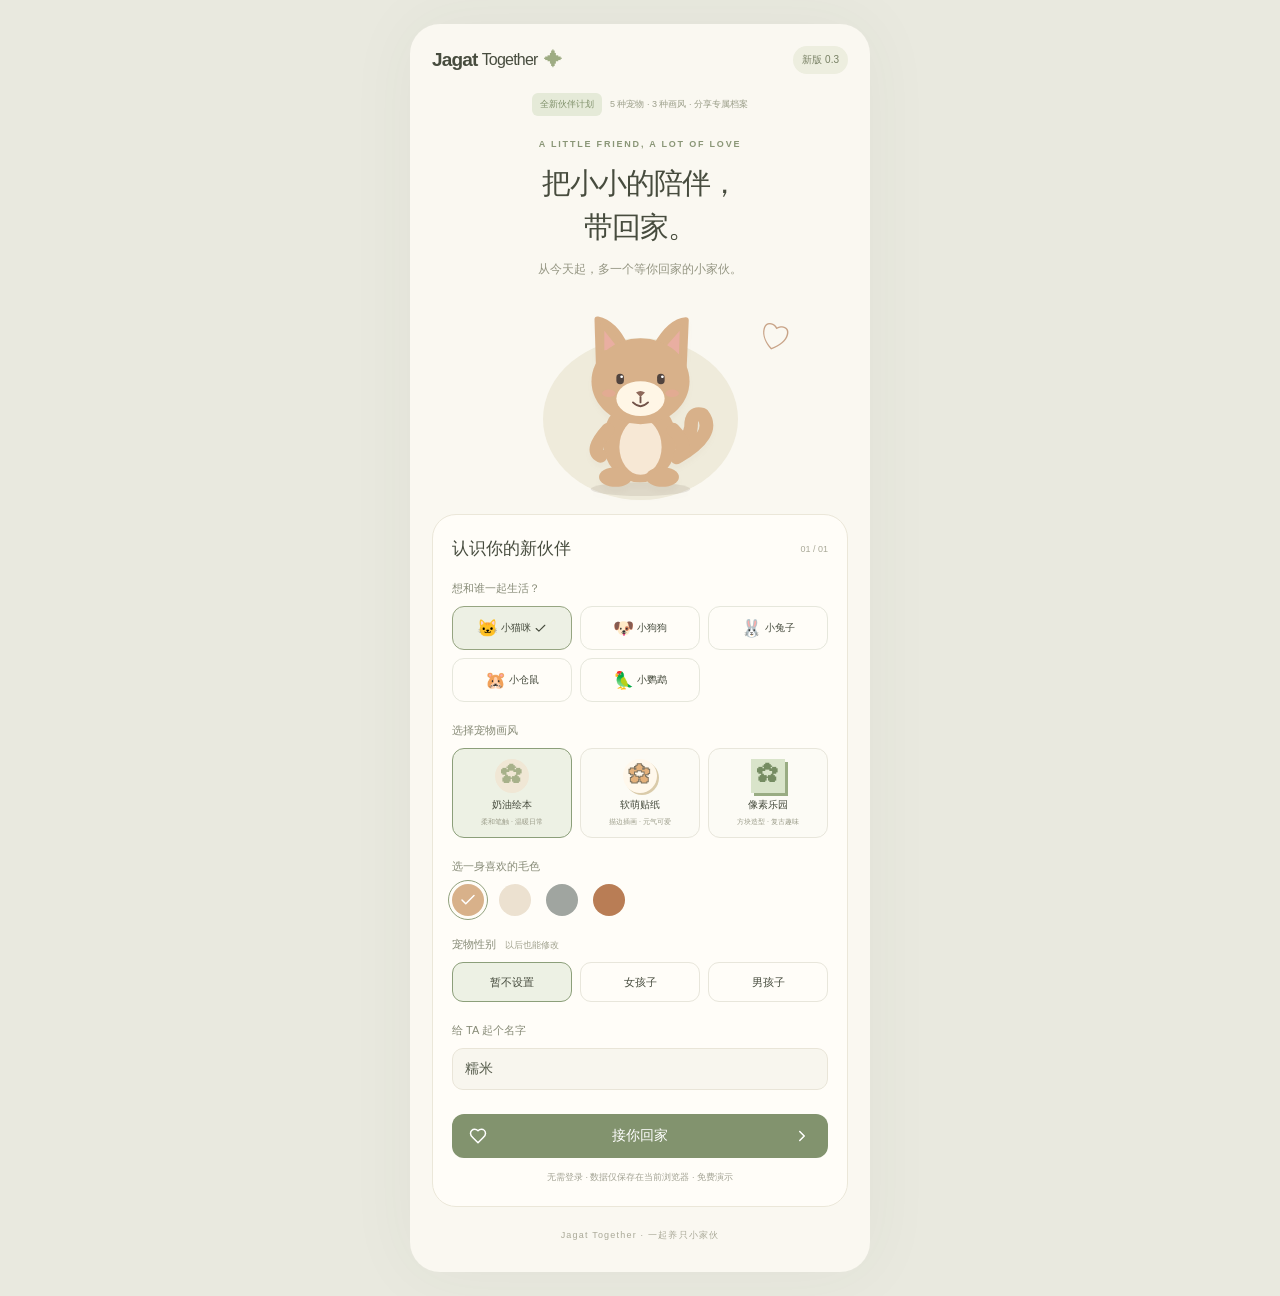
==== play-v3/index.html @ 1a471455 "Add explicit v0.3 entry and direct pet customization without clearing saves" ====
<!doctype html><html lang="zh-CN"><head><meta charset="UTF-8"/><meta name="viewport" content="width=device-width, initial-scale=1, viewport-fit=cover"/><meta name="theme-color" content="#f7f3e9"/><title>Jagat Together · 一起养只小家伙</title>  <script type="module" crossorigin src="./assets/index-B-VK57aZ.js"></script>
  <link rel="stylesheet" crossorigin href="./assets/index-CYIPvmJ4.css">
</head><body><div id="root"></div></body></html>
---- play-v3/assets/index-CYIPvmJ4.css ----
:root{font-family:Noto Sans SC,-apple-system,BlinkMacSystemFont,Segoe UI,sans-serif;color:#474c3e;background:#e9e9df;font-synthesis:none;font-weight:400;font-size:14px}*{box-sizing:border-box}body{margin:0}button,input{font:inherit}button{cursor:pointer;color:inherit;border:0;background:none;-webkit-tap-highlight-color:transparent;touch-action:manipulation}button:active{transform:scale(.97)}button:focus-visible,input:focus-visible{outline:3px solid #bc8550;outline-offset:3px}button:disabled{opacity:.5;cursor:default}h1,h2,h3,p{margin:0}button svg{flex-shrink:0}.shell{max-width:460px;margin:auto;min-height:100dvh;background:#faf8f1;padding:22px 22px 110px;position:relative;overflow:hidden;box-shadow:0 0 70px #3e493d0d}header{display:flex;justify-content:space-between;align-items:center;margin-bottom:28px}.brand{padding:0;font-size:19px;font-weight:700;letter-spacing:-.8px;display:flex;align-items:center;gap:4px}.brand b{font-size:16px;font-weight:400}.brand i{color:#9eac83;font-style:normal;margin-left:2px}.demo{font-size:10px;padding:7px 9px;background:#edeedf;border-radius:20px;color:#788064}.eyebrow{color:#8a9677;font-size:9px;letter-spacing:1.8px;font-weight:600}h1{font-size:25px;font-weight:600;letter-spacing:-1px;line-height:1.5;margin-top:6px}.heading{margin-bottom:20px}.resources{display:flex;align-items:center;gap:13px;border:1px solid #e7e6da;background:#fffdf8;border-radius:15px;padding:12px;margin-bottom:18px;font-size:11px}.resources>span{display:flex;align-items:center;gap:5px;white-space:nowrap}.resources>span svg{color:#99a57e}.resources>span:nth-child(2) svg{color:#c6a360}.resources b{font-size:14px}.resources small{font-size:9px;color:#9a9c8b}.resources button{margin-left:auto;display:flex;align-items:center;gap:3px;padding:0;color:#a37e44;font-size:10px}.room{height:335px;border-radius:110px 110px 23px 23px;background:var(--wall);position:relative;overflow:hidden;border:6px solid #fffdf8;box-shadow:0 3px 15px #5c57360b}.room-label{position:absolute;top:15px;left:50%;transform:translate(-50%);font-size:10px;white-space:nowrap;background:#fff8;padding:5px 11px;border-radius:20px;z-index:3}.live-dot{display:inline-block;width:5px;height:5px;background:#8a9c73;border-radius:100%;margin-right:4px}.window{position:absolute;width:84px;height:100px;background:#dae8e5;left:39px;top:61px;border:7px solid #fff8ea;border-radius:40px 40px 3px 3px;overflow:hidden;box-shadow:3px 4px #a78a5c15}.window:after{content:"";position:absolute;top:0;right:0;bottom:0;left:0;background:linear-gradient(90deg,transparent 46%,#fff8ea 46%,#fff8ea 54%,transparent 54%),linear-gradient(transparent 54%,#fff8ea 54%,#fff8ea 61%,transparent 61%)}.sun{width:24px;height:24px;background:#edcd8f;border-radius:50%;position:absolute;right:5px;top:14px}.hill{position:absolute;bottom:-20px;left:-14px;width:90px;height:54px;background:#b3c9b0;border-radius:50%}.wall-art{position:absolute;top:84px;right:44px;transform:rotate(5deg);background:#fff8e9;border:4px solid #c5ab86;padding:9px 10px;color:#9b8c70;font-size:10px;text-align:center}.wall-art b{font-family:Georgia,serif;font-size:21px;font-weight:400}.wall-art svg{display:block;margin:3px auto;color:#be9876}.floor{position:absolute;top:64%;inset-inline:0;bottom:0;background:repeating-linear-gradient(90deg,#dbc7a250 0,#dbc7a250 1px,transparent 1px,transparent 65px),#e5d4b8;border-top:3px solid #d6c4a8}.rug{position:absolute;bottom:20px;left:15%;width:71%;height:62px;border-radius:50%;background:var(--rug);border:4px double #fff6}.bed{position:absolute;right:13px;bottom:65px;width:85px;height:36px;background:var(--bed);border-radius:50%;border:9px solid #ffffff30;box-shadow:0 6px #6f5c381c}.furnishing{position:absolute;left:18px;bottom:82px;z-index:1}.plant{font-size:49px;line-height:1}.plant div{width:30px;height:33px;background:#b68567;position:relative;left:18px;top:-9px;border-radius:2px 2px 10px 10px}.bookshelf{font-size:21px;background:#bd9470;border:5px solid #a87f5c;line-height:1.5;box-shadow:0 6px #8c7142}.lamp{font-size:45px;color:#b7975e;text-align:center;line-height:.75}.room-pet{position:absolute;width:178px;bottom:44px;left:50%;transform:translate(-50%);padding:0;z-index:2}.room-pet:active{transform:translate(-50%) scale(.97)}.pet{display:block;width:100%;overflow:visible;filter:drop-shadow(0 5px 2px #74663d08);transform-origin:50% 85%;animation:breathe 4s ease-in-out infinite}.pet-happy{animation:bounce .6s ease-in-out infinite}.pet-eat{animation:nibble .65s ease-in-out infinite}.pet-sleep{transform:translateY(6px) scaleY(.9);animation:none}.room-caption{position:absolute;bottom:13px;text-align:center;width:100%;font-size:10px;color:#7d725b}.sleep{position:absolute;right:12px;top:170px;background:#fff8;border-radius:50%;width:30px;height:30px;padding:6px;color:#8c9676}.pet-info{padding:19px 3px 0;display:flex;flex-wrap:wrap;align-items:center;justify-content:space-between}.pet-info h2{font-size:21px;font-weight:600}.pet-info h2 span{font-size:9px;padding:3px 8px;border-radius:12px;background:#e9eddc;color:#7f8f64;vertical-align:middle;margin-left:7px}.pet-info p{font-size:10px;color:#97998a;margin-top:4px}.growth-label{font-size:12px;color:#879776}.growth-label small{font-size:10px;color:#a5a899}.progress{height:6px;width:100%;background:#eaeade;margin-top:14px;border-radius:8px;overflow:hidden}.progress i{display:block;height:100%;background:#a4b18b;border-radius:8px;min-width:3px;transition:width .5s}.pet-info .growth-caption{width:100%;font-size:9px;margin-top:6px;display:flex;justify-content:space-between}.care-actions{display:grid;grid-template-columns:repeat(3,1fr);gap:9px;margin-top:22px}.care-actions button{background:#fffdf8;border:1px solid #ede9dd;border-radius:18px;padding:13px 3px;display:flex;align-items:center;flex-direction:column;gap:6px}.action-icon{width:43px;height:43px;border-radius:16px;display:grid;place-items:center}.orange{background:#f6e7d1;color:#b58c57}.pink{background:#f7e3dd;color:#c58f81}.green{background:#e7eddd;color:#899d74}.care-actions b{font-size:12px;font-weight:500}.care-actions small{font-size:9px;color:#9c9d90}.feature-card{display:flex;align-items:center;gap:12px;background:#eceddf;border:1px solid #e3e5d4;border-radius:17px;padding:15px;width:100%;margin-top:20px;text-align:left}.feature-card>span{font-size:36px;color:#a1ab7f}.feature-card b{font-size:12px;font-weight:500}.feature-card p{font-size:10px;color:#8c947b;margin-top:5px}.feature-card svg{margin-left:auto;color:#8e9979}.daily-note{display:flex;gap:10px;align-items:center;padding:20px 4px 0;color:#939581;font-size:10px;line-height:1.9}.daily-note>span{font-size:27px}.daily-note small{font-size:8px}footer{text-align:center;font-size:9px;letter-spacing:1.2px;color:#aaa998;margin-top:22px}nav{position:fixed;bottom:0;left:50%;transform:translate(-50%);width:min(100%,460px);padding:12px 18px max(14px,env(safe-area-inset-bottom));background:#fffdf8f5;-webkit-backdrop-filter:blur(16px);backdrop-filter:blur(16px);border-top:1px solid #eae9dc;display:flex;justify-content:space-around;z-index:10}nav button{position:relative;display:flex;flex-direction:column;align-items:center;gap:5px;font-size:10px;color:#a3a594;min-width:65px;padding:3px}nav button.active{color:#768664}nav i{position:absolute;top:-15px;width:20px;height:3px;background:#8d9b78;border-radius:3px}.intro{text-align:center;margin-top:34px}.intro h1{font-size:32px;line-height:1.5;margin-top:12px}.intro p{font-size:12px;color:#949582;margin-top:12px}.adopt-preview{height:224px;position:relative;display:grid;place-items:center}.adopt-preview .pet{width:184px;z-index:1}.halo{position:absolute;width:195px;height:162px;border-radius:50%;background:#efebdb;bottom:14px}.tiny-heart{position:absolute;font-size:32px;right:58px;top:38px;color:#c8a387;transform:rotate(15deg)}.adopt-card{background:#fffdf8;border:1px solid #ebe7d9;border-radius:24px;padding:22px}.adopt-card h2{font-size:17px;display:flex;justify-content:space-between;align-items:center}.adopt-card h2 span{font-size:9px;color:#aaa998;font-weight:400}.adopt-card label{display:block;font-size:11px;color:#878b77;margin-top:21px;margin-bottom:10px}.species{display:flex;gap:10px}.species button{flex:1;border:1px solid #e6e7dc;padding:12px 6px;border-radius:12px;font-size:13px;display:flex;gap:5px;align-items:center;justify-content:center}.species .chosen{border-color:#96a581;background:#edf0e4}.colors{display:flex;gap:15px}.colors button{width:32px;height:32px;border-radius:50%;display:grid;place-items:center;color:#fff;outline-offset:3px}.colors button[aria-pressed=true]{outline:1px solid #91a17d}input{width:100%;background:#f8f6ee;border:1px solid #e9e5d8;border-radius:11px;padding:12px;color:#555b4b}.primary{display:flex;align-items:center;justify-content:center;gap:8px;background:#82936e;color:#fff;border-radius:12px;padding:13px 17px;font-size:12px}.adopt-button{width:100%;margin-top:24px;font-size:14px}.adopt-button svg:last-child{margin-left:auto}.adopt-button svg:first-child{margin-right:auto}.fine{font-size:9px;color:#a3a394;text-align:center;margin-top:13px}.adoption{padding-bottom:30px}.showcase{height:285px;background:#efeede;border:5px solid #fffdf8;border-radius:24px;position:relative;overflow:hidden;background-image:radial-gradient(#ffffff66 1px,transparent 1px);background-size:15px 15px}.showcase-label{position:absolute;top:14px;left:15px;font-size:10px;letter-spacing:1px;color:#97987e}.showcase-label span{margin-left:5px}.display-pet{position:absolute;width:185px;left:50%;transform:translate(-50%);bottom:27px;z-index:2}.preview-tag{position:absolute;bottom:10px;left:50%;transform:translate(-50%);border-radius:15px;background:#fff9;padding:5px 12px;font-size:9px;color:#8b8c77;white-space:nowrap;z-index:3}.preview-rug{position:absolute;width:240px;height:62px;bottom:36px;left:50%;transform:translate(-50%);border-radius:50%}.preview-decor{position:absolute;bottom:78px;left:19px;font-size:49px}.preview-bed{position:absolute;bottom:69px;right:13px;width:76px;height:34px;border-radius:50%;border:7px solid #fff4}.shop-title{display:flex;align-items:center;justify-content:space-between;margin:24px 0 16px}.shop-title h2{font-size:17px;font-weight:500}.shop-title>span{font-size:8px;color:#999b87}.tabs{display:flex;gap:8px;margin-bottom:17px}.tabs button{font-size:11px;padding:8px 20px;border-radius:20px;background:#eeeee3;color:#939782}.tabs button.active{background:#83936e;color:#fff}.items{display:grid;grid-template-columns:repeat(3,minmax(0,1fr));gap:10px}.item{padding:0;text-align:left;min-width:0;border-radius:14px}.item-visual{height:101px;border:2px solid transparent;border-radius:15px;display:grid;place-items:center;position:relative}.item.selected .item-visual{border-color:#83936e}.item-visual>span{font-size:37px}.item-visual em{position:absolute;bottom:5px;right:5px;font-size:8px;font-style:normal;background:#fff9;padding:3px 5px;border-radius:8px;color:#7d8b66;display:flex;align-items:center;gap:2px}.item>b{display:block;font-size:11px;font-weight:500;margin:9px 0 5px 3px}.item>small{font-size:9px;color:#a39878;margin-left:3px;display:flex;align-items:center;gap:3px}.selection{display:flex;align-items:center;justify-content:space-between;gap:10px;background:#f1f0e4;padding:14px;border-radius:16px;margin-top:22px}.selection b{display:block;font-size:12px}.selection small{display:block;font-size:9px;color:#929681;margin-top:5px}.selection .primary{padding:12px;font-size:11px}.shop-hint{font-size:10px;text-align:center;color:#989d85;margin-top:24px}.text-button{display:block;margin:16px auto 0;font-size:11px;text-decoration:underline;color:#8c937c;min-height:32px}.toast{position:fixed;bottom:100px;left:50%;transform:translate(-50%);background:#48543feb;color:#fff;padding:13px 19px;border-radius:14px;font-size:12px;z-index:30;max-width:calc(100% - 36px);width:max-content;box-shadow:0 8px 30px #26352322;animation:appear .2s ease-out}.overlay{position:fixed;top:0;right:0;bottom:0;left:0;background:#343d3659;-webkit-backdrop-filter:blur(4px);backdrop-filter:blur(4px);z-index:40;display:flex;align-items:center;justify-content:center;padding:22px}.modal{position:relative;width:100%;max-width:380px;background:#faf8f1;padding:28px;border-radius:25px;max-height:85dvh;overflow:auto}.close{position:absolute;top:12px;right:12px;padding:7px}.modal h2{font-size:23px;margin:10px 0 18px}.modal p{font-size:12px;color:#858975;line-height:1.9;margin:10px 0}.modal h3{font-size:13px;margin-top:20px}.modal ul{padding-left:16px;font-size:11px;color:#8a8d7a;line-height:2}.modal .primary{width:100%;margin-top:20px}.save-warning{font-size:12px;background:#f6dfce;padding:12px;border-radius:10px;margin-top:15px}@keyframes breathe{50%{transform:scale(1.018,1.012)}}@keyframes bounce{50%{transform:translateY(-8px) rotate(2deg)}}@keyframes nibble{50%{transform:rotate(-3deg) translateY(4px)}}@keyframes appear{0%{opacity:0;bottom:90px}}@media(min-width:600px){.shell{margin:24px auto;border-radius:30px;min-height:calc(100dvh - 48px)}nav{border-radius:22px 22px 0 0}}@media(max-width:350px){.shell{padding-inline:15px}h1{font-size:22px}.resources{gap:8px;padding:10px 8px}.resources>span{gap:3px;font-size:10px}.resources small{display:none}.room{height:308px}.shop-title>span{font-size:7px}.tabs button{padding:8px 16px}.selection{padding:10px}.selection small{font-size:8px}.item-visual{height:87px}}@media(prefers-reduced-motion:reduce){*,*:before,*:after{animation:none!important;transition:none!important;scroll-behavior:auto!important}}fieldset{border:0;padding:0;margin:21px 0 0;min-width:0}legend{font-size:11px;color:#878b77;margin-bottom:10px;padding:0}legend>span{font-size:9px;color:#a2a38f;margin-left:6px}.species-grid{display:grid;grid-template-columns:repeat(3,minmax(0,1fr));gap:8px}.species-grid button{font-size:10px;min-height:44px;padding:10px 3px;gap:3px}.species-grid button>span{font-size:17px}.style-options{display:grid;grid-template-columns:repeat(3,minmax(0,1fr));gap:8px}.style-options button{border:1px solid #e8e6db;border-radius:12px;padding:10px 3px;min-width:0;display:flex;flex-direction:column;align-items:center;gap:5px;background:#fcfbf5}.style-options button.chosen,.gender-options button.chosen{border-color:#8c9f7a;background:#edf1e4}.style-options b{font-size:10px;font-weight:500}.style-options small{font-size:7px;color:#9a9b88;white-space:nowrap}.style-swatch{font-size:22px;color:#a7b18a;width:34px;height:34px;background:#f0e7d5;border-radius:50%;display:grid;place-items:center}.style-swatch.sticker{color:#e4b17b;background:#fff8ec;-webkit-text-stroke:1px #7d725f;filter:drop-shadow(2px 2px #dacbaa)}.style-swatch.pixel{font-family:monospace;background:#d9e4ca;border-radius:0;box-shadow:3px 3px #99ac83;color:#758c62}.gender-options{display:flex;gap:8px}.gender-options button{flex:1;min-height:40px;font-size:11px;border:1px solid #e8e6db;border-radius:11px}.profile-edit{font-size:10px;color:#80916d;background:#edf0e3;padding:9px 10px;border-radius:12px;display:flex;align-items:center;gap:3px;min-height:38px}.pet-info .profile-summary{width:100%;color:#87917a;font-size:9px;margin-top:8px}.profile-modal{max-width:410px;padding:24px}.profile-modal h2{margin-bottom:7px}.profile-modal>p{font-size:10px;line-height:1.8;margin:0}.profile-preview{display:grid;place-items:center;background:#eeeddf;border-radius:17px;height:120px;margin-top:14px}.profile-preview .pet{height:112px;width:auto;animation:none}.profile-modal fieldset{margin-top:17px}.profile-modal label{display:block;font-size:11px;color:#878b77;margin:18px 0 9px}.profile-buttons{display:flex;gap:10px;align-items:center;margin-top:20px;position:sticky;bottom:-24px;padding:10px 0;background:#faf8f1}.profile-buttons>.primary{margin:0;width:auto;flex:2}.profile-buttons>button:first-child{flex:1;min-height:44px;font-size:12px}.profile-modal .close{z-index:2}.adopt-preview{height:236px}.adopt-preview .pet{width:181px}.adoption .adopt-card{padding:22px 19px}.adoption .intro{margin-top:18px}.adoption .intro h1{font-size:29px}.room{height:393px}.room .window{top:104px}.room .wall-art{top:129px}.pet-speech{position:absolute;top:47px;left:28px;right:28px;z-index:4;text-align:center;color:#7c8569;font-size:10px;background:#fff9edee;border:1px solid #fffdf6;border-radius:13px;padding:9px 7px;line-height:1.6}.pet-speech:after{content:"";position:absolute;bottom:-6px;left:49%;border-left:6px solid transparent;border-right:6px solid transparent;border-top:7px solid #fff9ed}.pet-companion{position:absolute;left:50%;transform:translate(-50%);width:178px;bottom:43px;z-index:3}.room .room-pet{position:relative;left:auto;bottom:auto;transform:none;width:100%;padding:0;display:block}.room .room-pet:active{transform:scale(.98)}.head-growth{position:absolute;top:-22px;left:50%;transform:translate(-50%);white-space:nowrap;display:flex;align-items:center;gap:4px;background:#fffdf3f5;border:1px solid #d9e1c8;border-radius:20px;padding:5px 10px;color:#87986f;font-size:9px;z-index:4;box-shadow:0 3px 8px #506b3910}.head-growth b{font-size:12px}.head-growth span{font-size:8px;color:#8f967e}.room .sleep{top:193px}.room-caption{font-size:9px}.style-sticker .room{border-color:#fff;background-image:radial-gradient(#fff9 1.2px,transparent 1.2px);background-size:17px 17px;box-shadow:0 5px #ddd5c1}.art-sticker{filter:drop-shadow(2px 0 white) drop-shadow(-2px 0 white) drop-shadow(0 2px white) drop-shadow(0 -2px white) drop-shadow(0 5px #bfb29d55)}.style-pixel .room{border-radius:24px;border-width:5px;box-shadow:5px 5px #c9cdbb}.style-pixel .window{border-radius:0}.style-pixel .wall-art{transform:none}.style-pixel .head-growth,.style-pixel .pet-speech{border-radius:4px;box-shadow:2px 2px #a7b18a33}.style-pixel .adopt-preview .halo{border-radius:18px;box-shadow:5px 5px #d7ddc8}.style-sticker .adopt-preview .halo{border:3px dashed #fff;box-shadow:0 0 0 3px #dfd8bc}.art-pixel{shape-rendering:crispEdges}.pet-touch{animation:none}.pet-touch .pet-body{animation:snuggle 1s ease-in-out infinite;transform-origin:120px 230px}.petting-hand{animation:petting .8s ease-in-out infinite;transform-origin:123px 44px}.floating-hearts{animation:hearts 1.6s ease-out infinite}.pet-play{animation:none}.pet-play .pet-body{animation:play-hop .8s ease-in-out infinite;transform-origin:120px 260px}.pet-play .pet-paws{animation:paws .8s ease-in-out infinite;transform-origin:120px 180px}.play-ball{animation:ball 1.2s ease-in-out infinite;transform-origin:188px 252px}.play-sparkles{animation:twinkle .7s ease-in-out infinite}.pet-eat{animation:none}.pet-eat .pet-body{animation:meal .65s ease-in-out infinite;transform-origin:120px 260px}.food-bites{animation:bites .8s ease-out infinite}.chewing-mouth{animation:chew .4s ease-in-out infinite;transform-origin:120px 155px}.pet-sleep .pet-body{transform:translateY(10px) scaleY(.94);transform-origin:120px 260px}.pet-sleep{transform:none}.wardrobe .shop-title{margin:6px 0 16px}.wardrobe-layout{display:grid;grid-template-columns:minmax(0,1fr) minmax(135px,.9fr);gap:11px;align-items:stretch}.wardrobe-mirror{position:relative;background:#eeeede;border:4px solid #fffdf6;border-radius:70px 70px 19px 19px;min-width:0;min-height:410px;overflow:hidden;box-shadow:0 3px 12px #6f76580b}.mirror-caption{position:absolute;top:38px;font-size:7px;letter-spacing:.7px;text-align:center;width:100%;color:#969a7e;z-index:2}.mirror-arch{position:absolute;top:66px;right:12px;bottom:75px;left:12px;border:1px solid #d5d9bf;background:linear-gradient(#faf9f0,#e0e5d0);border-radius:100px 100px 8px 8px;box-shadow:inset 0 0 0 5px #fff5}.mirror-pet{position:absolute;bottom:97px;left:0;width:100%;z-index:2;padding:0 3px}.mirror-plinth{position:absolute;left:8%;right:8%;bottom:89px;height:24px;border-radius:50%;background:#d4d8bd;border:5px double #f7f8eb}.mirror-name{position:absolute;bottom:57px;width:100%;text-align:center;font-size:14px;letter-spacing:2px;color:#7a8669;overflow:hidden;text-overflow:ellipsis;white-space:nowrap;padding:0 10px}.fitting-status{position:absolute;bottom:22px;width:100%;text-align:center;font-size:8px;color:#8e967b}.fitting-status.unsaved{color:#b18b62}.wardrobe-products{min-width:0}.wardrobe-products .tabs{gap:5px;margin:0 0 10px;display:grid;grid-template-columns:1fr 1fr}.wardrobe-products .tabs button{min-height:40px;padding:8px 0;font-size:11px}.wardrobe-list{display:flex;flex-direction:column;gap:8px}.wardrobe-product{position:relative;display:flex;align-items:center;gap:5px;text-align:left;padding:10px 6px;border:1px solid #e8e7d9;border-radius:13px;background:#fffdf7;width:100%;min-height:91px}.wardrobe-product.selected{border-color:#899d72;background:#eef1e3;box-shadow:inset 0 0 0 1px #899d72}.garment-art{width:39px;flex:0 0 39px}.garment-art svg{display:block;width:100%;overflow:visible}.wardrobe-product b{display:block;font-size:10px;font-weight:500}.wardrobe-product small{display:flex;gap:2px;align-items:center;font-size:8px;color:#a19878;margin-top:5px;white-space:nowrap}.product-check{position:absolute;top:5px;right:5px;color:#82976d}.wardrobe-none{font-size:10px;min-height:44px;border:1px dashed #d8dccb;border-radius:12px;background:#f5f5ec;display:flex;align-items:center;justify-content:center;gap:5px;color:#8b9678}.wardrobe-none.selected{background:#e9eddb;border-color:#8d9d78}.wardrobe-confirm{display:flex;gap:8px;align-items:center;justify-content:space-between;margin-top:20px;padding:15px 12px;background:#edf0e1;border:1px solid #e3e7d4;border-radius:17px}.wardrobe-confirm b{display:block;font-size:12px;font-weight:500}.wardrobe-confirm p{font-size:8px;line-height:1.8;margin-top:5px;color:#90977c}.wardrobe-confirm .primary{padding:13px 11px;font-size:11px;white-space:nowrap;min-height:44px}.wardrobe-note{margin:13px 0;display:flex;align-items:center;gap:5px;justify-content:space-between}.wardrobe-note p{font-size:8px;color:#a0a38f;line-height:1.8}.wardrobe-note button{font-size:9px;display:flex;align-items:center;gap:4px;min-height:36px;padding:4px;color:#8e997a;white-space:nowrap}.style-sticker .wardrobe-mirror{border-color:#fff;box-shadow:0 4px #dcd8c3}.style-pixel .wardrobe-mirror,.style-pixel .mirror-arch{border-radius:12px}.style-pixel .wardrobe-mirror{box-shadow:4px 4px #cdd3bc}@keyframes snuggle{50%{transform:rotate(-5deg) translateY(3px)}}@keyframes petting{50%{transform:translate(-8px,9px) rotate(-8deg)}}@keyframes hearts{0%{opacity:0;transform:translateY(8px)}40%{opacity:1}to{opacity:0;transform:translateY(-14px)}}@keyframes play-hop{25%{transform:translate(-5px,-10px) rotate(-4deg)}75%{transform:translate(4px,-4px) rotate(4deg)}}@keyframes paws{50%{transform:rotate(-8deg)}}@keyframes ball{25%{transform:translate(-35px,-33px) rotate(-80deg)}75%{transform:translate(4px,-8px) rotate(45deg)}}@keyframes twinkle{50%{opacity:.35}}@keyframes meal{50%{transform:translateY(6px) rotate(-3deg)}}@keyframes bites{0%{opacity:1;transform:translateY(0)}to{opacity:0;transform:translateY(-47px)}}@keyframes chew{50%{transform:scaleY(.45)}}@media(max-width:350px){.room{height:371px}.pet-companion{width:169px;bottom:40px}.pet-speech{left:15px;right:15px;font-size:9px}.wardrobe-layout{gap:8px;grid-template-columns:minmax(0,1fr) 135px}.wardrobe-mirror{border-radius:56px 56px 16px 16px}.mirror-caption{font-size:6px}.mirror-arch{inset-inline:8px}.wardrobe-confirm{padding:12px 9px}.wardrobe-confirm b{font-size:11px}.wardrobe-confirm p{font-size:7px}.wardrobe-confirm .primary{font-size:10px;padding:12px 8px;gap:3px}.style-options small{font-size:6px}.species-grid button{font-size:9px}.adoption .adopt-card{padding:20px 14px}.profile-modal{padding:20px}.profile-buttons{bottom:-20px}}@media(prefers-reduced-motion:reduce){*,*:before,*:after{animation:none!important;transition:none!important}.pet-body,.petting-hand,.play-ball,.food-bites{transform:none!important}}.share-entry{display:flex;align-items:center;text-align:left;gap:10px;width:100%;background:#f2eee1;border:1px dashed #dad7be;border-radius:15px;padding:12px;margin-top:18px}.share-entry-icon{color:#a38d64;width:32px;height:32px;display:grid;place-items:center;background:#e8e2cd;border-radius:11px}.share-entry b{font-size:11px;font-weight:500}.share-entry p{font-size:8px;color:#a19c85;margin-top:4px}.share-entry>svg{margin-left:auto;color:#a39d83}.share-look{display:flex;align-items:center;justify-content:center;gap:7px;width:100%;border:1px dashed #c8d1b5;background:#f0f2e7;border-radius:12px;padding:12px;font-size:11px;color:#83966e;margin-top:15px;min-height:44px}.share-modal{padding:25px;max-width:380px}.share-modal h2{margin:9px 0 5px;font-size:23px}.share-modal>p{margin:5px 0 12px;font-size:10px}.share-source{position:absolute;width:240px;height:290px;visibility:hidden;pointer-events:none;overflow:hidden}.share-image{min-height:160px;max-width:235px;margin:15px auto;background:#f0eedf;border-radius:14px;overflow:hidden;box-shadow:0 5px 19px #68684814}.share-image img{display:block;width:100%;height:auto}.share-image>p{text-align:center;padding:45px 15px;font-size:11px;color:#8b937b}.share-actions{display:grid;grid-template-columns:repeat(3,minmax(0,1fr));gap:7px}.share-actions>button{display:flex;align-items:center;flex-direction:column;justify-content:center;gap:6px;border:1px solid #dedfce;border-radius:11px;min-height:58px;padding:8px 2px;font-size:10px;color:#859471;background:#f4f4e9}.share-actions>.primary{width:auto;margin:0;background:#83966f;color:#fff;border-color:#83966f}.share-link-label{font-size:9px;color:#969d86;display:block;margin:15px 0 6px}.share-modal input{font-size:10px;padding:10px}.share-modal .share-boundary{font-size:8px;color:#a4a38e;line-height:1.9;margin:12px 0 0}.share-overlay{z-index:42}.toast{z-index:60}.share-modal .close{z-index:2}.adoption-release{display:flex;justify-content:center;align-items:center;gap:8px;margin:-9px 0 18px;font-size:9px}.adoption-release>span{background:#e5ead8;color:#80916b;padding:5px 8px;border-radius:6px}.adoption-release p{color:#9b9e89;font-size:9px}.release-note{display:flex;align-items:center;flex-wrap:wrap;gap:9px;border:1px solid #ccd7b6;background:#eaf0dd;border-radius:15px;padding:12px;margin:-9px 0 21px}.release-badge{text-align:center;background:#81966b;border-radius:9px;color:#fff;padding:5px 8px;font-size:8px;line-height:1.5}.release-badge b{font-size:14px;letter-spacing:1px}.release-note>div{flex:1;min-width:0}.release-note>div>b{font-size:11px;font-weight:500}.release-note p{font-size:8px;color:#8c987b;margin-top:5px;line-height:1.8}.release-note>button{display:flex;align-items:center;justify-content:center;gap:4px;background:#fffaf1;border:1px solid #dce3ce;border-radius:9px;width:100%;min-height:38px;padding:8px 10px;color:#7b8e66;font-size:11px}
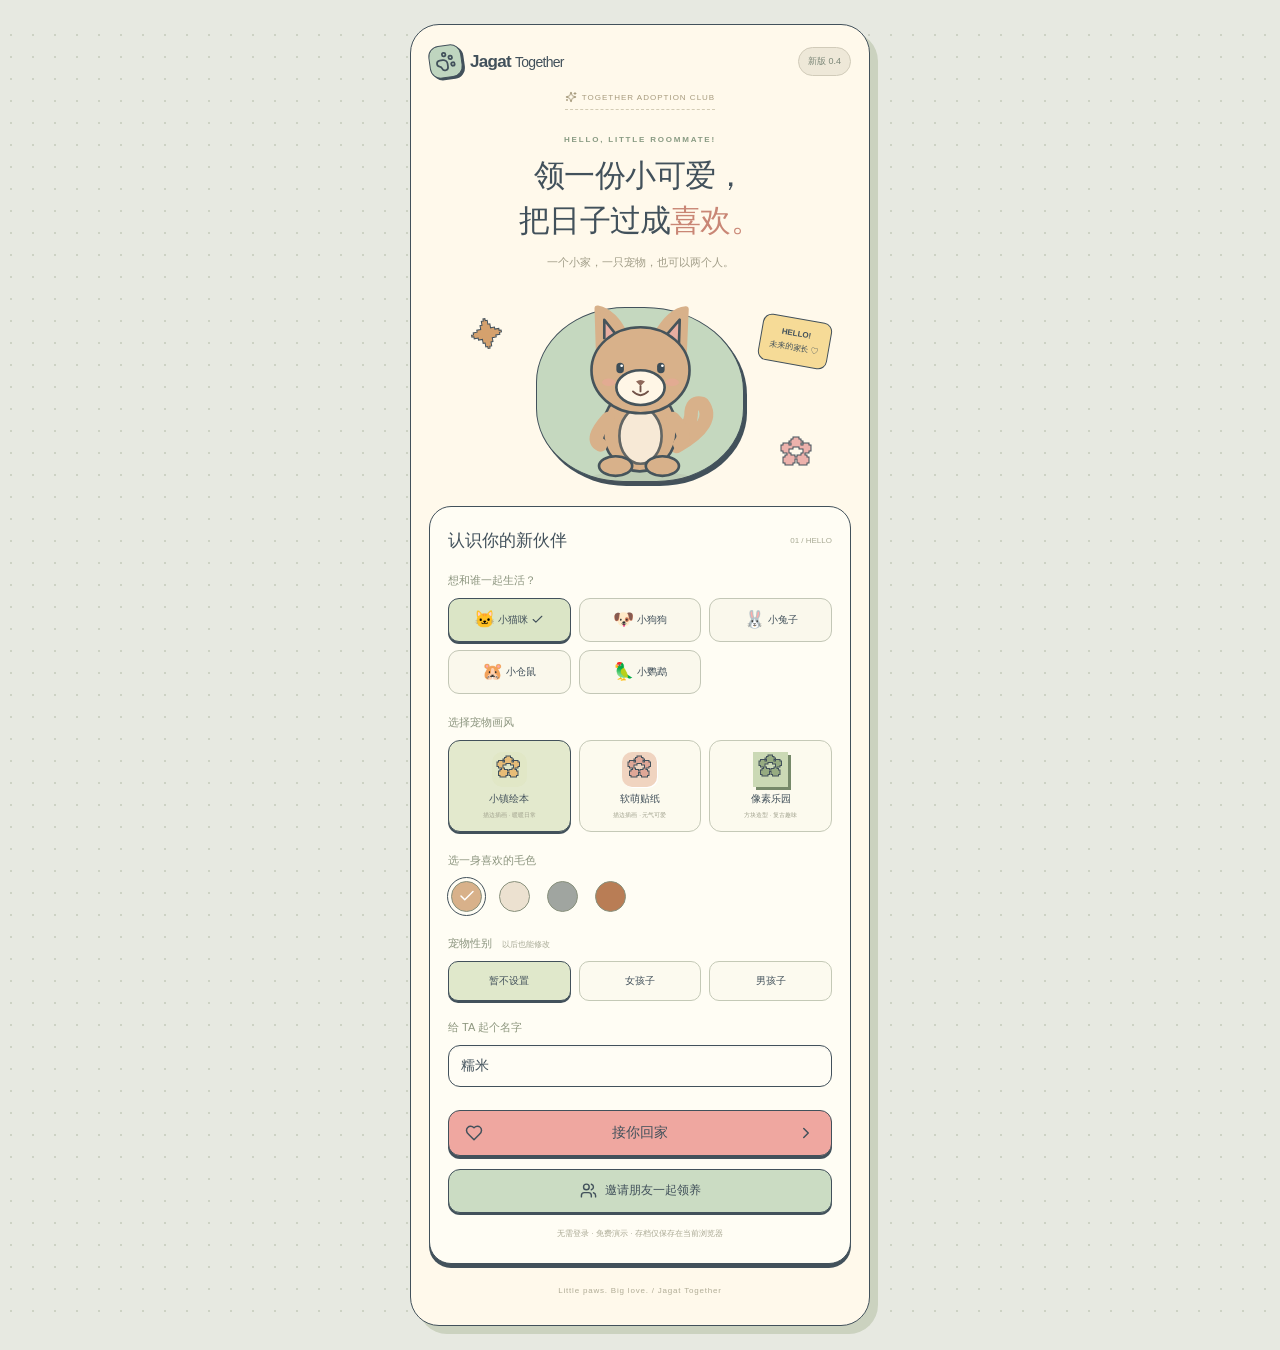
==== commit d91ddc93: "Add personalized adoption invitations with QR cards and original town-inspired art" ====
--- a/play-v3/index.html
+++ b/play-v3/index.html
@@ -1,3 +1,3 @@
-<!doctype html><html lang="zh-CN"><head><meta charset="UTF-8"/><meta name="viewport" content="width=device-width, initial-scale=1, viewport-fit=cover"/><meta name="theme-color" content="#f7f3e9"/><title>Jagat Together · 一起养只小家伙</title>  <script type="module" crossorigin src="./assets/index-B-VK57aZ.js"></script>
-  <link rel="stylesheet" crossorigin href="./assets/index-CYIPvmJ4.css">
+<!doctype html><html lang="zh-CN"><head><meta charset="UTF-8"/><meta name="viewport" content="width=device-width, initial-scale=1, viewport-fit=cover"/><meta name="theme-color" content="#f7f3e9"/><title>Jagat Together · 一起养只小家伙</title>  <script type="module" crossorigin src="./assets/index-BxYgaP-a.js"></script>
+  <link rel="stylesheet" crossorigin href="./assets/index-DD1QZK0q.css">
 </head><body><div id="root"></div></body></html>
--- a/play-v3/assets/index-DD1QZK0q.css
+++ b/play-v3/assets/index-DD1QZK0q.css
@@ -0,0 +1 @@
+:root{font-family:ui-rounded,Hiragino Maru Gothic ProN,-apple-system,BlinkMacSystemFont,Segoe UI,sans-serif;font-size:14px;color:#42515b;background:#e7e9e1;font-synthesis:none;--ink:#42515b;--paper:#fff9eb;--mint:#bfd5bf;--coral:#efa7a0;--yellow:#f3d78c;--muted:#8c958a}*{box-sizing:border-box}body{margin:0;background-image:radial-gradient(#cdd2c4 1px,transparent 1px);background-size:22px 22px}button,input,textarea{font:inherit}button,a,input,textarea{-webkit-tap-highlight-color:transparent}button{border:0;background:none;color:inherit;cursor:pointer;touch-action:manipulation}button:active{transform:translateY(2px);box-shadow:none!important}button:disabled{cursor:default;opacity:.45}button:focus-visible,a:focus-visible,input:focus-visible,textarea:focus-visible{outline:3px solid #a9bbc2;outline-offset:3px}button svg{flex-shrink:0}a{color:inherit}h1,h2,h3,p{margin:0}input,textarea{width:100%;min-width:0;border:1.7px solid var(--ink);border-radius:12px;padding:12px;background:#fffdf5;color:var(--ink);box-shadow:inset 0 2px #42515b08}textarea{resize:vertical}.shell{width:100%;max-width:460px;margin:auto;min-height:100dvh;background:var(--paper);padding:20px 18px 108px;position:relative;overflow:hidden}header{display:flex;justify-content:space-between;align-items:center;gap:7px;margin-bottom:22px}.brand{display:flex;align-items:center;gap:8px;font-size:17px;letter-spacing:-.7px;font-weight:800;padding:0;white-space:nowrap}.brand b{font-size:14px;font-weight:500}.brand i{font-style:normal;color:#d39377}.brand-paw{height:33px;width:33px;background:var(--mint);border:1.7px solid var(--ink);border-radius:11px;display:grid;place-items:center;transform:rotate(-8deg);box-shadow:2px 2px var(--ink)}.demo{font-size:9px;background:#eee8d8;border:1px solid #d1cbb9;padding:7px 9px;border-radius:18px;white-space:nowrap;color:#7d8879}.eyebrow{font-size:8px;letter-spacing:1.8px;font-weight:700;color:#899b83}h1{font-size:23px;font-weight:800;line-height:1.45;letter-spacing:-.8px}.heading{display:flex;justify-content:space-between;align-items:center;margin-bottom:15px}.heading h1{margin-top:5px}.heading-doodle{font-size:34px;color:#d5a268;line-height:1;transform:rotate(15deg);-webkit-text-stroke:1px var(--ink)}.invite-home-entry{display:flex;align-items:center;gap:10px;padding:11px 12px;width:100%;background:#f4c5b9;border:1.7px solid var(--ink);border-radius:17px;box-shadow:0 3px #42515b;margin-bottom:17px;text-align:left}.family-avatars{display:flex;padding-right:4px;flex-shrink:0}.family-avatars i{width:30px;height:30px;background:#fff4d7;border:1.5px solid var(--ink);border-radius:50%;font-size:11px;font-style:normal;display:grid;place-items:center;font-weight:600}.family-avatars i+i{margin-left:-8px;background:#cbdcc9;color:#687a70}.invite-home-entry b{font-size:12px;font-weight:700}.invite-home-entry p{font-size:8px;margin-top:4px;line-height:1.6;color:#937a6b}.invite-entry-arrow{width:25px;height:25px;border-radius:50%;display:grid;place-items:center;background:#fff4df;border:1px solid var(--ink);margin-left:auto;flex-shrink:0}.resources{display:flex;align-items:center;gap:12px;margin-bottom:14px;padding:9px 10px;border-radius:12px;background:#f2efdf;border:1px solid #d9d4c3;font-size:10px}.resources>span{display:flex;gap:4px;align-items:center;white-space:nowrap}.resources>span svg{color:#8fa47b}.resources>span:nth-child(2) svg{color:#bf9651}.resources b{font-size:13px;font-weight:700}.resources small{color:#9ba18d;font-size:8px}.resources button{font-size:9px;color:#a08659;display:flex;gap:4px;align-items:center;padding:0;margin-left:auto;min-height:24px}.room{height:334px;border-radius:21px;position:relative;overflow:hidden;background:#e8e3c8;border:2px solid var(--ink);box-shadow:0 4px var(--ink)}.room-illustration{position:absolute;top:0;right:0;bottom:0;left:0;width:100%;height:100%;display:block}.room-label{position:absolute;top:11px;left:12px;background:#fff9e9;border:1.3px solid var(--ink);font-size:9px;padding:5px 9px;border-radius:9px;z-index:2}.live-dot{display:inline-block;width:5px;height:5px;background:#91a982;border-radius:50%;margin-right:5px}.room-sticker{position:absolute;right:12px;top:10px;transform:rotate(8deg);font-size:6px;line-height:1.4;color:#9f7f60;background:#f6d792;border:1px solid var(--ink);border-radius:6px;padding:5px;text-align:center}.pet-speech{position:absolute;top:45px;left:52px;right:52px;padding:7px 6px;background:#fffdf0f5;border:1.2px solid var(--ink);border-radius:12px;font-size:9px;text-align:center;line-height:1.5;z-index:3;color:#738466}.pet-speech:after{content:"";position:absolute;bottom:-5px;left:49%;height:7px;width:7px;background:#fffdf0;border-right:1.2px solid var(--ink);border-bottom:1.2px solid var(--ink);transform:rotate(45deg)}.pet-companion{position:absolute;bottom:26px;left:50%;transform:translate(-50%);width:174px;z-index:4}.room-pet{display:block;width:100%;padding:0;position:relative}.room-pet:active{transform:scale(.98)}.head-growth{position:absolute;top:-21px;left:50%;transform:translate(-50%);display:flex;align-items:center;gap:4px;font-size:9px;color:#799269;background:#fff8dc;border:1.3px solid var(--ink);padding:4px 8px;border-radius:15px;white-space:nowrap;z-index:4}.head-growth b{font-size:12px}.head-growth span{font-size:8px;color:#a09b7c}.room-caption{position:absolute;bottom:7px;left:0;right:0;text-align:center;color:#aa8e68;font-size:8px;z-index:5}.sleep{position:absolute;right:12px;top:177px;width:31px;height:31px;border-radius:50%;display:grid;place-items:center;background:#fff8e8;border:1.3px solid var(--ink);padding:0;color:#8b9b7b;z-index:5}.pet{display:block;width:100%;overflow:visible;transform-origin:50% 85%;animation:breathe 4s ease-in-out infinite}.pet-shadow{opacity:.08}.art-sticker{filter:drop-shadow(2px 0 white) drop-shadow(-2px 0 white) drop-shadow(0 2px white) drop-shadow(0 -2px white)}.art-pixel{shape-rendering:crispEdges}.pet-touch{animation:none}.pet-touch .pet-body{animation:snuggle 1s ease-in-out infinite;transform-origin:120px 230px}.petting-hand{animation:petting .8s ease-in-out infinite;transform-origin:123px 44px}.floating-hearts{animation:hearts 1.6s ease-out infinite}.pet-play{animation:none}.pet-play .pet-body{animation:play-hop .8s ease-in-out infinite;transform-origin:120px 260px}.pet-play .pet-paws{animation:paws .8s ease-in-out infinite;transform-origin:120px 180px}.play-ball{animation:ball 1.2s ease-in-out infinite;transform-origin:188px 252px}.play-sparkles{animation:twinkle .7s ease-in-out infinite}.pet-eat{animation:none}.pet-eat .pet-body{animation:meal .65s ease-in-out infinite;transform-origin:120px 260px}.food-bites{animation:bites .8s ease-out infinite}.chewing-mouth{animation:chew .4s ease-in-out infinite;transform-origin:120px 155px}.pet-sleep{animation:none}.pet-sleep .pet-body{transform:translateY(10px) scaleY(.94);transform-origin:120px 260px}.pet-info{display:flex;flex-wrap:wrap;align-items:center;justify-content:space-between;padding:16px 2px 0}.pet-info h2{font-size:21px;font-weight:800}.pet-info h2 span{margin-left:8px;font-size:9px;border:1px solid #b7c6a9;background:#e8edcf;color:#82936a;padding:3px 8px;border-radius:15px;vertical-align:middle;font-weight:500}.pet-info .pet-mini-description{font-size:8px;color:#959f90;margin-top:5px}.profile-edit{font-size:9px;display:flex;align-items:center;gap:3px;padding:8px 9px;border:1px solid #d3d8c5;background:#eef0df;border-radius:11px;min-height:36px;color:#879673}.progress{width:100%;height:5px;border:1px solid #bdc4b2;background:#eee9d6;border-radius:6px;margin-top:11px;overflow:hidden}.progress i{display:block;height:100%;min-width:3px;border-radius:6px;background:#a7bc91;transition:width .5s}.growth-caption{width:100%;font-size:8px;color:#9ca18b;margin-top:5px;display:flex;justify-content:space-between}.care-actions{display:grid;grid-template-columns:repeat(3,minmax(0,1fr));gap:10px;margin-top:16px}.care-actions button{border:1.7px solid var(--ink);border-radius:17px;background:#fffdf4;box-shadow:0 3px var(--ink);display:flex;align-items:center;flex-direction:column;gap:6px;padding:10px 3px}.action-icon{height:37px;width:42px;display:grid;place-items:center;border-radius:13px;transform:rotate(-5deg);border:1.3px solid var(--ink)}.action-icon svg{height:20px;stroke-width:1.7px}.orange{background:#f6d98f;color:#99733e}.pink{background:#edb5ae;color:#9b6961}.green{background:#c5d9b7;color:#7b9369}.care-actions b{font-size:12px;font-weight:700}.care-actions small{font-size:8px;color:#9a9e8f}.share-entry{display:flex;align-items:center;gap:10px;text-align:left;width:100%;padding:13px 12px;border:1.5px dashed #b8beaa;border-radius:15px;background:#f2efde;margin-top:19px}.share-entry-icon{display:grid;place-items:center;flex-shrink:0;height:34px;width:34px;border:1.2px solid var(--ink);border-radius:11px;color:#8fa17a;background:#cfdbbf;transform:rotate(-6deg)}.share-entry b{font-size:11px}.share-entry p{font-size:8px;color:#a29e88;margin-top:4px}.share-entry>svg{margin-left:auto;color:#a3a68e}.home-small-links{display:flex;justify-content:space-between;gap:6px;margin-top:15px}.home-small-links button{font-size:9px;min-height:36px;display:flex;align-items:center;gap:5px;color:#8e9b7f;text-decoration:underline;text-underline-offset:4px}.daily-note{display:flex;align-items:center;justify-content:center;gap:9px;color:#a0a18a;font-size:9px;line-height:1.8;margin-top:16px}.daily-note small{font-size:7px}.daily-note>svg{color:#bba58e;flex-shrink:0}footer{text-align:center;font-size:8px;letter-spacing:.8px;color:#b0ac96;margin-top:22px}nav{position:fixed;bottom:0;left:50%;transform:translate(-50%);width:min(100%,460px);display:flex;justify-content:space-around;background:#fffaf0f7;border-top:1.7px solid var(--ink);padding:10px 15px max(12px,env(safe-area-inset-bottom));-webkit-backdrop-filter:blur(14px);backdrop-filter:blur(14px);z-index:10}nav button{min-width:74px;display:flex;flex-direction:column;align-items:center;gap:4px;font-size:9px;color:#a8ac9d;position:relative;padding:2px}nav button svg{height:21px;stroke-width:1.7px}nav button.active{color:#566f5c}nav button.active:before{content:"";position:absolute;top:-4px;width:48px;height:31px;z-index:-1;border-radius:12px;background:#dce5c9}nav i{display:none}.primary{display:flex;align-items:center;justify-content:center;gap:7px;background:var(--coral);color:var(--ink);border:1.7px solid var(--ink);border-radius:12px;padding:13px 16px;min-height:44px;box-shadow:0 3px var(--ink);font-size:12px;font-weight:700}.text-button{display:block;min-height:36px;text-decoration:underline;text-underline-offset:4px;margin:12px auto 0;font-size:10px;color:#9a9e88}.adoption{padding-bottom:30px}.adoption-release{text-align:center;margin-top:-4px}.adoption-release span{display:inline-flex;align-items:center;gap:5px;font-size:8px;color:#a79b7e;letter-spacing:1px;border-bottom:1px dashed #d3ccb5;padding-bottom:6px}.intro{text-align:center;margin-top:19px}.intro h1{font-size:31px;line-height:1.45;margin-top:9px}.intro h1>span{color:#c98675}.intro p{font-size:11px;color:#a19d88;margin-top:11px}.adopt-preview{height:230px;position:relative;display:grid;place-items:center}.adopt-preview .pet{position:relative;width:181px;z-index:2}.halo{position:absolute;bottom:18px;width:208px;height:175px;background:#c5d8bf;border:1.7px solid var(--ink);border-radius:43% 48% 42% 42%;box-shadow:3px 4px #42515b}.hello-sticker{position:absolute;right:21px;top:48px;transform:rotate(10deg);z-index:3;background:#f6db97;border:1.5px solid var(--ink);border-radius:9px;text-align:center;padding:8px 9px;font-size:8px;font-weight:700;line-height:1.8}.adopt-spark{position:absolute;left:43px;top:47px;color:#d5a16d;font-size:32px;-webkit-text-stroke:1px var(--ink);transform:rotate(-10deg)}.adopt-flower{position:absolute;right:38px;bottom:27px;color:#edb2ac;font-size:32px;-webkit-text-stroke:1px var(--ink);z-index:3}.adopt-card{padding:22px 18px;border:1.7px solid var(--ink);border-radius:22px;background:#fffdf4;box-shadow:0 4px var(--ink);margin-top:6px}.adopt-card h2{font-size:17px;display:flex;align-items:center;justify-content:space-between}.adopt-card h2 span{font-size:8px;color:#a9ab95;font-weight:500}.adopt-card label,.profile-modal label{font-size:11px;display:block;color:#8e977f;margin:19px 0 10px}fieldset{padding:0;border:0;margin:21px 0 0;min-width:0}legend{font-size:11px;color:#8c957f;padding:0;margin-bottom:10px}legend>span{font-size:8px;margin-left:7px;color:#a8aa96}.species-grid{display:grid;grid-template-columns:repeat(3,minmax(0,1fr));gap:8px}.species-grid button{min-height:44px;display:flex;align-items:center;justify-content:center;gap:3px;font-size:10px;border:1.3px solid #c3c7b6;background:#faf8ec;border-radius:11px;padding:8px 2px}.species-grid button>span{font-size:17px}.species-grid button.chosen{border-color:var(--ink);background:#dbe5c6;box-shadow:0 2px var(--ink)}.style-options{display:grid;grid-template-columns:repeat(3,minmax(0,1fr));gap:8px}.style-options button{display:flex;align-items:center;flex-direction:column;gap:5px;padding:11px 3px;border:1.3px solid #c5c9b7;border-radius:12px;background:#fcfaee;min-width:0}.style-options .chosen{border-color:var(--ink);background:#e3e9cd;box-shadow:0 2px var(--ink)}.style-options b{font-size:10px}.style-options small{font-size:6px;color:#a0a18d;white-space:nowrap}.style-swatch{font-size:24px;-webkit-text-stroke:1px var(--ink);color:#e7bc77;background:#e1e7c6;width:35px;height:35px;display:grid;place-items:center;border-radius:10px}.style-swatch.sticker{background:#f0d4c0;color:#dfa797;filter:drop-shadow(1px 1px white)}.style-swatch.pixel{border-radius:0;font-family:monospace;background:#cbd9b5;color:#96ab81;box-shadow:3px 3px #76896a}.colors{display:flex;gap:17px;padding:3px}.colors button{width:31px;height:31px;display:grid;place-items:center;border:1.2px solid #89917d;border-radius:50%;color:#fff}.colors button[aria-pressed=true]{outline:1px solid var(--ink);outline-offset:3px}.gender-options{display:flex;gap:8px}.gender-options button{flex:1;border:1.2px solid #c4c9b6;border-radius:10px;background:#fcfaef;min-height:40px;font-size:10px}.gender-options .chosen{border-color:var(--ink);background:#e0e8cb;box-shadow:0 2px var(--ink)}.adopt-button{width:100%;margin-top:23px;font-size:14px}.adopt-button svg:first-child{margin-right:auto}.adopt-button svg:last-child{margin-left:auto}.adopt-with-friend{display:flex;align-items:center;justify-content:center;gap:8px;width:100%;border:1.5px solid var(--ink);border-radius:12px;min-height:44px;margin-top:13px;background:#cbdcc3;font-size:12px;font-weight:500;box-shadow:0 2px var(--ink)}.fine{font-size:8px;text-align:center;color:#aaa994;margin-top:14px;line-height:1.8}.overlay{position:fixed;top:0;right:0;bottom:0;left:0;background:#33424a59;-webkit-backdrop-filter:blur(4px);backdrop-filter:blur(4px);display:flex;align-items:center;justify-content:center;padding:18px;z-index:40}.modal{position:relative;width:100%;max-width:385px;max-height:88dvh;overflow:auto;background:var(--paper);border:2px solid var(--ink);border-radius:25px;padding:26px;box-shadow:0 6px var(--ink)}.close{position:absolute;right:11px;top:11px;padding:5px;z-index:2}.close svg{height:20px}.modal h2{font-size:23px;font-weight:800;margin:9px 0 16px;line-height:1.4}.modal>p{font-size:11px;color:#909b87;line-height:1.9;margin:9px 0}.modal h3{font-size:13px;margin-top:20px}.modal ul{font-size:10px;color:#929c87;line-height:2;padding-left:16px}.modal>.primary{width:100%;margin-top:18px}.profile-modal{padding:23px}.profile-modal h2{margin-bottom:7px}.profile-modal>p{font-size:9px;margin:0}.profile-preview{height:120px;display:grid;place-items:center;background:#e4e9d1;border:1.3px solid #bcc8ad;border-radius:15px;margin-top:13px}.profile-preview .pet{width:auto;height:114px;animation:none}.profile-modal fieldset{margin-top:17px}.profile-buttons{position:sticky;bottom:-23px;background:var(--paper);padding:10px 0 4px;display:flex;gap:10px;margin-top:19px}.profile-buttons>button:first-child{flex:1;font-size:12px;min-height:44px}.profile-buttons>.primary{flex:2}.save-warning{padding:12px;margin-top:17px;border:1px solid #c7967c;border-radius:11px;background:#f5d5c1;font-size:10px}.toast{position:fixed;left:50%;transform:translate(-50%);bottom:95px;border:1px solid #fff8e677;background:#42515bf0;color:#fff8e9;padding:12px 16px;border-radius:13px;font-size:11px;max-width:calc(100% - 30px);width:max-content;z-index:60;line-height:1.7;box-shadow:0 5px 20px #31454822;animation:appear .2s ease-out}.shop-title{display:flex;justify-content:space-between;align-items:center;gap:5px;margin:22px 0 16px}.shop-title h2{font-size:17px}.shop-title>span{font-size:8px;color:#a1a18c}.tabs{display:flex;gap:8px;margin-bottom:16px}.tabs button{border:1.3px solid #c4ccb5;background:#e9edd8;color:#99a083;border-radius:13px;padding:8px 20px;font-size:11px;min-height:37px}.tabs .active{border-color:var(--ink);background:#b9d1b3;color:#536f5c;box-shadow:0 2px var(--ink)}.showcase{height:290px;border:1.7px solid var(--ink);border-radius:22px;position:relative;overflow:hidden;box-shadow:0 3px var(--ink)}.showcase-label{position:absolute;left:16px;top:15px;font-size:10px;color:#8e957e;letter-spacing:1px}.showcase-label span{margin-left:5px}.display-pet{position:absolute;left:50%;transform:translate(-50%);bottom:27px;width:184px;z-index:2}.preview-tag{position:absolute;bottom:11px;left:50%;transform:translate(-50%);padding:5px 11px;border:1px solid #d8dbc1;border-radius:12px;background:#fffaefbb;font-size:9px;color:#8e977d;white-space:nowrap;z-index:3}.preview-rug{position:absolute;bottom:38px;left:50%;transform:translate(-50%);height:62px;width:240px;border-radius:50%;border:1.3px solid var(--ink)}.preview-decor{position:absolute;bottom:72px;left:18px;font-size:50px}.preview-bed{position:absolute;bottom:72px;right:12px;width:76px;height:34px;border-radius:50%;border:1.7px solid var(--ink);box-shadow:inset 0 0 0 7px #fff6}.items{display:grid;grid-template-columns:repeat(3,minmax(0,1fr));gap:10px}.item{min-width:0;padding:0;text-align:left}.item-visual{position:relative;height:102px;border:1.5px solid #b7bfaa;border-radius:15px;display:grid;place-items:center}.item-visual>span{font-size:38px}.item.selected .item-visual{border:2px solid var(--ink);box-shadow:0 3px var(--ink)}.item-visual em{position:absolute;bottom:6px;right:5px;display:flex;align-items:center;gap:2px;font-size:7px;font-style:normal;color:#849473;background:#fff9;padding:3px 5px;border-radius:7px}.item>b{display:block;font-size:11px;margin:9px 0 4px 3px}.item>small{display:flex;gap:3px;align-items:center;font-size:8px;color:#a59a79;margin-left:3px}.selection{display:flex;align-items:center;justify-content:space-between;gap:7px;padding:13px;background:#e5e9cf;border:1px solid #c1c9ae;border-radius:15px;margin-top:22px}.selection b{font-size:12px}.selection small{display:block;font-size:8px;color:#95a07f;margin-top:5px}.selection .primary{font-size:11px;padding:11px}.shop-hint{font-size:10px;color:#a0a28b;text-align:center;margin-top:24px}.wardrobe .shop-title{margin:7px 0 16px}.wardrobe-layout{display:grid;grid-template-columns:minmax(0,1fr) minmax(135px,.9fr);gap:12px}.wardrobe-mirror{min-height:412px;position:relative;min-width:0;background:#edc9af;border:1.8px solid var(--ink);border-radius:60px 60px 17px 17px;overflow:hidden;box-shadow:0 4px var(--ink)}.mirror-caption{position:absolute;top:36px;width:100%;text-align:center;font-size:7px;color:#ad8e76;letter-spacing:.5px;z-index:2}.mirror-arch{position:absolute;top:65px;right:12px;bottom:77px;left:12px;background:#fbf4df;border:1.5px solid var(--ink);border-radius:80px 80px 8px 8px;box-shadow:inset 0 0 0 5px #edd9b6}.mirror-pet{position:absolute;bottom:101px;width:100%;left:0;padding:0 4px;z-index:2}.mirror-plinth{position:absolute;bottom:93px;left:9%;right:9%;height:24px;border-radius:50%;background:#c1d2ad;border:1.4px solid var(--ink);box-shadow:0 6px #afbe99}.mirror-name{position:absolute;bottom:60px;left:0;width:100%;text-align:center;font-size:14px;letter-spacing:2px;padding:0 9px;text-overflow:ellipsis;white-space:nowrap;overflow:hidden;color:#8e8068}.fitting-status{position:absolute;bottom:25px;width:100%;text-align:center;font-size:8px;color:#9f8a70}.fitting-status.unsaved{color:#ab725a}.wardrobe-products{min-width:0}.wardrobe-products .tabs{display:grid;grid-template-columns:1fr 1fr;gap:6px;margin:0 0 10px}.wardrobe-products .tabs button{padding:9px 0;min-height:39px}.wardrobe-list{display:flex;flex-direction:column;gap:8px}.wardrobe-product{position:relative;display:flex;align-items:center;gap:6px;width:100%;min-height:92px;border:1.3px solid #b6c1aa;border-radius:13px;padding:10px 7px;text-align:left;background:#fffdf2}.wardrobe-product.selected{background:#dfebcf;border:1.8px solid var(--ink);box-shadow:0 2px var(--ink)}.garment-art{flex:0 0 38px;width:38px}.garment-art svg{display:block;width:100%;overflow:visible;filter:drop-shadow(0 1px #7d877422)}.wardrobe-product b{font-size:10px;display:block}.wardrobe-product small{display:flex;align-items:center;gap:2px;font-size:8px;color:#a59e83;white-space:nowrap;margin-top:6px}.product-check{position:absolute;top:5px;right:5px;color:#719367}.wardrobe-none{display:flex;align-items:center;justify-content:center;gap:5px;min-height:43px;border:1px dashed #bfc6ac;background:#eff1dd;border-radius:12px;font-size:10px;color:#919b7b}.wardrobe-none.selected{background:#dce6c5;border-color:var(--ink)}.wardrobe-confirm{display:flex;align-items:center;justify-content:space-between;gap:9px;padding:14px 11px;border-radius:15px;border:1.3px solid #bdc9ac;background:#e4ebd3;margin-top:21px}.wardrobe-confirm b{font-size:12px;display:block}.wardrobe-confirm p{font-size:8px;color:#97a17f;line-height:1.7;margin-top:6px}.wardrobe-confirm .primary{padding:12px 10px;font-size:11px;white-space:nowrap}.wardrobe-note{display:flex;align-items:center;justify-content:space-between;gap:5px;margin-top:12px}.wardrobe-note p{font-size:8px;color:#a8ab92;line-height:1.7}.wardrobe-note button{font-size:9px;display:flex;align-items:center;gap:3px;min-height:35px;white-space:nowrap;color:#94a17e;padding:3px}.share-look{display:flex;align-items:center;justify-content:center;gap:7px;border:1.3px dashed #aebca0;border-radius:13px;padding:12px;width:100%;font-size:11px;color:#8b9a75;background:#eef2de;margin-top:15px;min-height:43px}.share-modal{padding:24px}.share-modal h2{margin-bottom:7px}.share-modal>p{font-size:10px}.share-source{position:absolute;visibility:hidden;pointer-events:none;width:240px;height:290px;overflow:hidden}.share-image{margin:15px auto;max-width:235px;min-height:150px;overflow:hidden;border:1px solid #e0dcc8;border-radius:14px;box-shadow:0 4px 14px #48563812}.share-image img{display:block;width:100%;height:auto}.share-image>p{padding:35px 15px;text-align:center;font-size:10px;color:#949d85}.share-actions,.invite-share-actions{display:grid;grid-template-columns:repeat(3,minmax(0,1fr));gap:7px}.share-actions button,.invite-share-actions button{display:flex;align-items:center;justify-content:center;flex-direction:column;gap:6px;border:1.2px solid #aebaa1;background:#e9efdb;border-radius:11px;min-height:58px;font-size:10px;padding:7px 1px;color:#839675}.share-actions .primary,.invite-share-actions .primary{width:auto;margin:0;border:1.5px solid var(--ink);background:#efb2a5;color:var(--ink);box-shadow:0 2px var(--ink)}.share-link-label{display:block;font-size:8px;color:#9ba38a;margin:14px 0 7px;line-height:1.8}.share-modal input{font-size:9px;padding:10px}.share-modal .share-boundary{font-size:8px;color:#aaa995;line-height:1.8;margin-top:12px}.share-overlay{z-index:43}.invite-overlay{z-index:42}.invite-modal{padding:25px}.invite-modal h2{font-size:23px;margin-bottom:7px}.invite-modal>p{font-size:10px;margin-bottom:14px}.invite-ticket{height:255px;position:relative;overflow:hidden;border:1.7px solid var(--ink);background:#e4ebd3;border-radius:18px;text-align:center;margin:18px 0}.ticket-stamp{position:absolute;left:11px;top:12px;font-size:7px;line-height:1.8;color:#90a080;transform:rotate(-7deg)}.ticket-pet{height:198px;display:flex;align-items:center;justify-content:center;padding-top:7px}.ticket-pet .pet{width:155px}.invite-ticket>b{font-size:12px}.ticket-dots{display:block;color:#d3a376;font-size:13px;margin-top:7px}.invite-form label{display:block;font-size:10px;color:#8b977e;margin:14px 0 8px}.invite-form input{font-size:12px}.generate-invite{width:100%;margin-top:22px}.generated-invite{margin:18px auto;max-width:245px;min-height:150px;border-radius:12px;overflow:hidden;box-shadow:0 3px 13px #67784d18}.generated-invite img{display:block;width:100%;height:auto}.invite-generating{text-align:center;padding:45px 12px;font-size:10px;line-height:1.8;color:#95a184}.invite-modal textarea{font-size:8px;line-height:1.8;color:#87947b;padding:9px;border-color:#c6cfb4}.invite-tools{display:flex;justify-content:space-between;align-items:center;gap:8px;font-size:9px;color:#8f9e79;margin-top:8px}.invite-tools a{display:flex;align-items:center;gap:4px;text-decoration:none;min-height:36px}.invite-tools button{font-size:9px;text-decoration:underline;min-height:36px}.invite-demo-note{display:flex;gap:7px;align-items:flex-start;font-size:8px!important;color:#a4a88f!important;line-height:1.9!important;margin-top:16px!important}.invite-demo-note svg{flex-shrink:0;margin-top:2px}.invite-landing{padding-bottom:35px}.invite-landing header .brand{font-size:15px;gap:3px}.invite-landing header .brand b{font-size:12px}.back-home{display:flex;align-items:center;gap:4px;font-size:10px;color:#8e9c81;padding:0;min-height:32px}.invitation-kicker{text-align:center;font-size:8px;letter-spacing:1.4px;color:#b09070;margin-top:20px}.invite-landing h1{text-align:center;font-size:29px;margin-top:17px;line-height:1.5}.invitation-from{text-align:center;font-size:12px;color:#9ca28b;margin-top:13px}.landing-pet{height:268px;position:relative;display:flex;align-items:center;justify-content:center;margin-top:25px;background:#d8e5c9;border:1.8px solid var(--ink);border-radius:100px 100px 22px 22px;box-shadow:0 4px var(--ink)}.landing-pet .pet{width:188px;margin-bottom:25px}.pet-name-tag{position:absolute;bottom:16px;font-size:11px;border:1px solid var(--ink);background:#fff6db;border-radius:9px;padding:7px 12px}.landing-spark{position:absolute;left:35px;top:43px;font-size:32px;color:#dca56f;-webkit-text-stroke:1px var(--ink)}.landing-flower{position:absolute;right:24px;bottom:66px;font-size:35px;color:#e5aaa2;-webkit-text-stroke:1px var(--ink)}.invitation-family{display:flex;align-items:center;justify-content:center;gap:20px;margin-top:26px;color:#d69a88}.invitation-family>span{display:grid;place-items:center;height:45px;width:45px;font-weight:700;font-size:16px;border:1.7px solid var(--ink);border-radius:50%;background:#efd5ab;color:#9b8062}.invitation-family>span:last-child{background:#d6dfc0;color:#8da170}.invite-promises{text-align:center;margin-top:18px}.invite-promises h2{font-size:19px}.invite-promises p{font-size:11px;color:#a0a58e;line-height:1.9;margin-top:10px}.accept-invite{width:100%;margin-top:25px}.invite-accepted,.invite-expired{margin-top:23px;padding:17px;border:1.5px solid #afc09f;border-radius:15px;background:#e1ebd2;text-align:center}.invite-accepted>b{display:flex;align-items:center;justify-content:center;gap:6px;color:#849d71;font-size:14px}.invite-accepted p,.invite-expired p{font-size:10px;color:#9aa587;margin-top:9px}.invite-accepted .primary,.invite-expired .primary{width:100%;margin-top:16px}.invalid-invite{text-align:center;margin-top:70px}.invalid-invite>span{font-size:66px;color:#b8c9aa}.invalid-invite h1{font-size:24px}.invalid-invite p{font-size:12px;color:#9da58b;line-height:1.9;margin:15px 0 25px}.invalid-invite .primary{width:100%}.style-pixel .room,.style-pixel .showcase,.style-pixel .wardrobe-mirror{border-radius:13px}.style-pixel .mirror-arch{border-radius:10px}.style-pixel .head-growth,.style-pixel .pet-speech{border-radius:5px}.style-sticker .room{border-width:3px;border-color:#fff9ed;outline:1.7px solid var(--ink)}@keyframes breathe{50%{transform:scale(1.018,1.012)}}@keyframes snuggle{50%{transform:rotate(-5deg) translateY(3px)}}@keyframes petting{50%{transform:translate(-8px,9px) rotate(-8deg)}}@keyframes hearts{0%{opacity:0;transform:translateY(8px)}40%{opacity:1}to{opacity:0;transform:translateY(-14px)}}@keyframes play-hop{25%{transform:translate(-5px,-10px) rotate(-4deg)}75%{transform:translate(4px,-4px) rotate(4deg)}}@keyframes paws{50%{transform:rotate(-8deg)}}@keyframes ball{25%{transform:translate(-35px,-33px) rotate(-80deg)}75%{transform:translate(4px,-8px) rotate(45deg)}}@keyframes twinkle{50%{opacity:.35}}@keyframes meal{50%{transform:translateY(6px) rotate(-3deg)}}@keyframes bites{0%{opacity:1;transform:translateY(0)}to{opacity:0;transform:translateY(-47px)}}@keyframes chew{50%{transform:scaleY(.45)}}@keyframes appear{0%{opacity:0;bottom:87px}}@media(min-width:600px){.shell{margin:24px auto;border:1.7px solid var(--ink);border-radius:29px;min-height:calc(100dvh - 48px);box-shadow:8px 8px #cbd2bf}nav{border-radius:20px 20px 0 0}}@media(max-width:350px){.shell{padding-inline:13px}.brand{font-size:15px;gap:6px}.brand b{font-size:12px}.brand-paw{height:29px;width:29px}.demo{font-size:8px;padding:6px 8px}.heading h1{font-size:20px}.heading-doodle{font-size:27px}.invite-home-entry{padding:10px;gap:8px}.invite-home-entry b{font-size:11px}.invite-home-entry p{font-size:7px}.family-avatars i{height:26px;width:26px}.resources{gap:8px;padding:8px}.resources>span{gap:3px;font-size:9px}.resources small{display:none}.resources b{font-size:12px}.room{height:321px}.pet-companion{width:164px;bottom:24px}.pet-speech{left:35px;right:35px;font-size:8px;top:43px}.room-sticker{font-size:5px}.wardrobe-layout{gap:9px;grid-template-columns:minmax(0,1fr) 135px}.mirror-arch{inset-inline:9px}.mirror-caption{font-size:6px}.wardrobe-confirm{padding:12px 8px;gap:6px}.wardrobe-confirm b{font-size:11px}.wardrobe-confirm p{font-size:7px}.wardrobe-confirm .primary{padding:11px 8px;font-size:10px;gap:4px}.shop-title>span{font-size:7px}.tabs button{padding:8px 16px}.intro h1{font-size:28px}.hello-sticker{right:5px;top:40px}.adopt-spark{left:21px}.adopt-flower{right:16px}.adopt-card{padding:20px 13px}.species-grid button{font-size:9px}.style-options small{font-size:6px}.modal{padding:21px}.profile-buttons{bottom:-21px}.invite-modal h2{font-size:21px}.invite-landing h1{font-size:25px}.invite-landing header .brand{font-size:13px}.invite-landing header .brand b{font-size:10px}.invite-landing header .demo{font-size:7px}.home-small-links button{font-size:8px}.item-visual{height:91px}}@media(prefers-reduced-motion:reduce){*,*:before,*:after{animation:none!important;transition:none!important;scroll-behavior:auto!important}.pet-body,.petting-hand,.play-ball,.food-bites{transform:none!important}}.town-shell header{margin-bottom:16px}.town-shell .heading{margin-bottom:12px}.invite-home-entry{padding-block:10px;margin-bottom:15px}.town-shell .resources{padding-block:8px;margin-bottom:12px}.town-room{height:320px}.town-room .pet-companion{width:164px}.town-room .pet-speech{top:43px}.town-shell .pet-info{padding-top:13px}.town-shell .progress{margin-top:8px}.town-shell .care-actions button{padding-block:8px;gap:5px}.town-shell .action-icon{height:34px}.invite-demo-note{font-size:9px!important}@media(max-width:600px){input,textarea,.invite-form input,.share-modal input,.invite-modal textarea{font-size:16px}}
